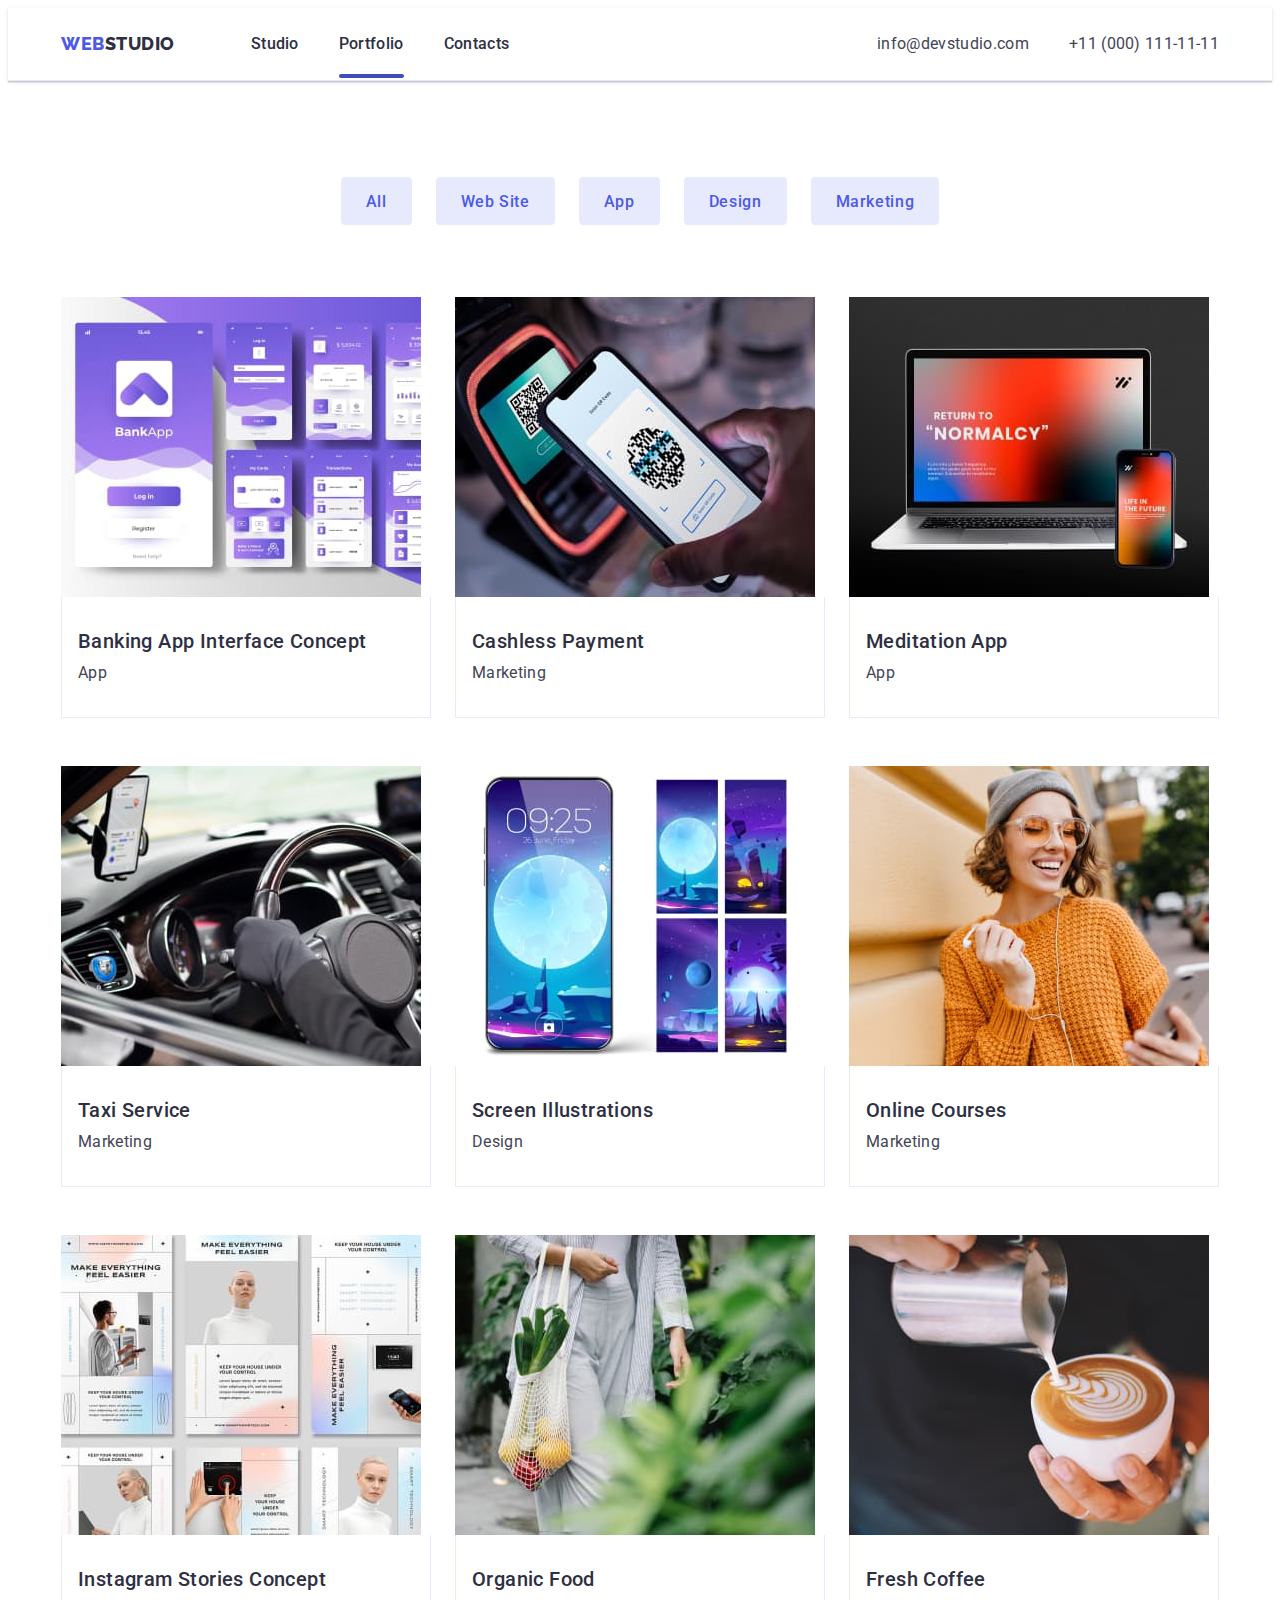
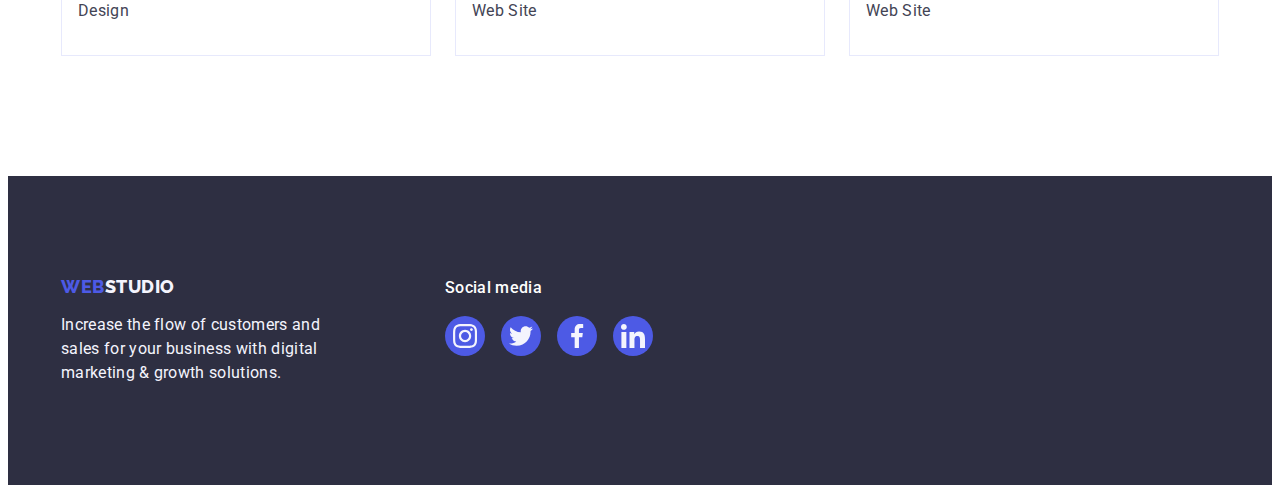
==== portfolio.html @ 44d2c386 "HW 5" ====
<!DOCTYPE html>
<html lang="en">
  <head>
    <meta charset="UTF-8" />
    <meta http-equiv="X-UA-Compatible" content="IE=edge" />
    <meta name="viewport" content="width=device-width, initial-scale=1.0" />
    <link rel="preconnect" href="https://fonts.googleapis.com" />
    <link rel="preconnect" href="https://fonts.gstatic.com" crossorigin />
    <link
      href="https://fonts.googleapis.com/css2?family=Raleway:wght@800&family=Roboto:wght@400;500;700&display=swap"
      rel="stylesheet"
    />
    <link
      rel="stylesheet"
      href="https://cdnjs.cloudflare.com/ajax/libs/modern-normalize/1.1.0/modern-normalize.min.css"
      integrity="sha512-wpPYUAdjBVSE4KJnH1VR1HeZfpl1ub8YT/NKx4PuQ5NmX2tKuGu6U/JRp5y+Y8XG2tV+wKQpNHVUX03MfMFn9Q=="
      crossorigin="anonymous"
      referrerpolicy="no-referrer"
    />
    <link rel="stylesheet" href="./css/styles.css" />
    <title>Portfolio</title>
  </head>
  <body>
    <header class="header-border">
      <!-- Navigation block -->
      <div class="header-container container">
        <nav class="header-nav">
          <a class="logo link" href="./index.html"
            >Web<span class="studio-top link">Studio</span></a
          >
          <ul class="list">
            <li>
              <a class="nav-menu-item link" href="./index.html">Studio</a>
            </li>
            <li>
              <a class="nav-menu-item link current-tab" href="./portfolio.html"
                >Portfolio</a
              >
            </li>
            <li><a class="nav-menu-item link" href="">Contacts</a></li>
          </ul>
        </nav>
        <!-- Contacts block -->
        <address class="adr">
          <ul class="adress list">
            <li>
              <a class="mail link" href="mailto:info@devstudio.com"
                >info@devstudio.com</a
              >
            </li>
            <li>
              <a class="mail link" href="tel:+110001111111"
                >+11 (000) 111-11-11</a
              >
            </li>
          </ul>
        </address>
      </div>
    </header>
    <main>
      <section class="gallery">
        <div class="container">
          <h1 class="visually-hidden">Gallery</h1>
          <ul class="list filter-list">
            <li><button type="button" class="filter-button">All</button></li>
            <li>
              <button type="button" class="filter-button">Web Site</button>
            </li>
            <li><button type="button" class="filter-button">App</button></li>
            <li><button type="button" class="filter-button">Design</button></li>
            <li>
              <button type="button" class="filter-button">Marketing</button>
            </li>
          </ul>
          <ul class="list gallery-list">
            <li class="project-card">
              <a href="" class="link card-link">
                <div class="overl-container">
                  <img
                    src="./images/bankapp.jpg"
                    alt="Screen banking application"
                    width="360"
                  />
                  <p class="overlay">
                    14 Stylish and User-Friendly App Design Concepts · Task
                    Manager App · Calorie Tracker App · Exotic Fruit Ecommerce
                    App · Cloud Storage App
                  </p>
                </div>
                <div class="card-content">
                  <h2 class="list-item-description">
                    Banking App Interface Concept
                  </h2>
                  <p class="paragraph">App</p>
                </div>
              </a>
            </li>
            <li class="project-card">
              <a href="" class="link card-link">
                <div class="overl-container">
                  <img
                    src="./images/scanqr.jpg"
                    alt="Scanning QR-code by phone"
                    width="360"
                  />
                  <p class="overlay">
                    14 Stylish and User-Friendly App Design Concepts · Task
                    Manager App · Calorie Tracker App · Exotic Fruit Ecommerce
                    App · Cloud Storage App
                  </p>
                </div>
                <div class="card-content">
                  <h2 class="list-item-description">Cashless Payment</h2>
                  <p class="paragraph">Marketing</p>
                </div>
              </a>
            </li>
            <li class="project-card">
              <a href="" class="link card-link">
                <div class="overl-container">
                  <img
                    src="./images/meditation.jpg"
                    alt="Notebook and phone with application for meditation"
                    width="360"
                  />
                  <p class="overlay">
                    14 Stylish and User-Friendly App Design Concepts · Task
                    Manager App · Calorie Tracker App · Exotic Fruit Ecommerce
                    App · Cloud Storage App
                  </p>
                </div>
                <div class="card-content">
                  <h2 class="list-item-description">Meditation App</h2>
                  <p class="paragraph">App</p>
                </div>
              </a>
            </li>
            <li class="project-card">
              <a href="" class="link card-link">
                <div class="overl-container">
                  <img
                    src="./images/taxi.jpg"
                    alt="Driving a car"
                    width="360"
                  />
                  <p class="overlay">
                    14 Stylish and User-Friendly App Design Concepts · Task
                    Manager App · Calorie Tracker App · Exotic Fruit Ecommerce
                    App · Cloud Storage App
                  </p>
                </div>
                <div class="card-content">
                  <h2 class="list-item-description">Taxi Service</h2>
                  <p class="paragraph">Marketing</p>
                </div>
              </a>
            </li>
            <li class="project-card">
              <a href="" class="link card-link">
                <div class="overl-container">
                  <img
                    src="./images/screen.jpg"
                    alt="Phone screen with moon"
                    width="360"
                  />
                  <p class="overlay">
                    14 Stylish and User-Friendly App Design Concepts · Task
                    Manager App · Calorie Tracker App · Exotic Fruit Ecommerce
                    App · Cloud Storage App
                  </p>
                </div>
                <div class="card-content">
                  <h2 class="list-item-description">Screen Illustrations</h2>
                  <p class="paragraph">Design</p>
                </div>
              </a>
            </li>
            <li class="project-card">
              <a href="" class="link card-link">
                <div class="overl-container">
                  <img
                    src="./images/onlinecourses.jpg"
                    alt="Girl in yellow sweeter with phone"
                    width="360"
                  />
                  <p class="overlay">
                    14 Stylish and User-Friendly App Design Concepts · Task
                    Manager App · Calorie Tracker App · Exotic Fruit Ecommerce
                    App · Cloud Storage App
                  </p>
                </div>
                <div class="card-content">
                  <h2 class="list-item-description">Online Courses</h2>
                  <p class="paragraph">Marketing</p>
                </div>
              </a>
            </li>
            <li class="project-card">
              <a href="" class="link card-link">
                <div class="overl-container">
                  <img
                    src="./images/stories.jpg"
                    alt="Screenshot from Instagram"
                    width="360"
                  />
                  <p class="overlay">
                    14 Stylish and User-Friendly App Design Concepts · Task
                    Manager App · Calorie Tracker App · Exotic Fruit Ecommerce
                    App · Cloud Storage App
                  </p>
                </div>
                <div class="card-content">
                  <h2 class="list-item-description">
                    Instagram Stories Concept
                  </h2>
                  <p class="paragraph">Design</p>
                </div>
              </a>
            </li>
            <li class="project-card">
              <a href="" class="link card-link">
                <div class="overl-container">
                  <img
                    src="./images/organic.jpg"
                    alt="Women with busket with vegetables"
                    width="360"
                  />
                  <p class="overlay">
                    14 Stylish and User-Friendly App Design Concepts · Task
                    Manager App · Calorie Tracker App · Exotic Fruit Ecommerce
                    App · Cloud Storage App
                  </p>
                </div>
                <div class="card-content">
                  <h2 class="list-item-description">Organic Food</h2>
                  <p class="paragraph">Web Site</p>
                </div>
              </a>
            </li>
            <li class="project-card">
              <a href="" class="link card-link">
                <div class="overl-container">
                  <img src="./images/coffee.jpg" alt="Coffee" width="360" />
                  <p class="overlay">
                    14 Stylish and User-Friendly App Design Concepts · Task
                    Manager App · Calorie Tracker App · Exotic Fruit Ecommerce
                    App · Cloud Storage App
                  </p>
                </div>
                <div class="card-content">
                  <h2 class="list-item-description">Fresh Coffee</h2>
                  <p class="paragraph">Web Site</p>
                </div>
              </a>
            </li>
          </ul>
        </div>
      </section>
    </main>
    <!-- Footer block -->
    <footer class="footer">
      <div class="footer-cont container">
        <div class="footer-one">
          <a class="footer-logo link" href="./index.html"
            >Web<span class="studio-bottom">Studio</span></a
          >
          <p class="footer-text">
            Increase the flow of customers and sales for your business with
            digital marketing & growth solutions.
          </p>
        </div>
        <div class="footer-two">
          <p class="soc-media">Social media</p>
          <ul class="soc-list list">
            <li class="soc-list-item">
              <a
                class="footer-social-link"
                href="https://www.instagram.com"
                target="blank"
                rel="noopener noreferer"
                aria-label="Instagram icon"
              >
                <svg class="footer-social-icon" width="24" height="24">
                  <use href="./images/icons.svg#instagram"></use>
                </svg>
              </a>
            </li>
            <li class="soc-list-item">
              <a
                class="footer-social-link"
                href="https://www.twitter.com"
                target="blank"
                rel="noopener noreferer"
                aria-label="Twitter icon"
              >
                <svg class="footer-social-icon" width="24" height="24">
                  <use href="./images/icons.svg#twitter"></use>
                </svg>
              </a>
            </li>
            <li class="soc-list-item">
              <a
                class="footer-social-link"
                href="https://www.facebook.com"
                target="blank"
                rel="noopener noreferer"
                aria-label="Facebook icon"
              >
                <svg class="footer-social-icon" width="24" height="24">
                  <use href="./images/icons.svg#facebook"></use>
                </svg>
              </a>
            </li>
            <li class="soc-list-item">
              <a
                class="footer-social-link"
                href="https://www.linkedin.com"
                target="blank"
                rel="noopener noreferer"
                aria-label="Linkedin icon"
              >
                <svg class="footer-social-icon" width="24" height="24">
                  <use href="./images/icons.svg#linkedin"></use>
                </svg>
              </a>
            </li>
          </ul>
        </div>
      </div>
    </footer>
  </body>
</html>
---- css/styles.css ----
/* Root block */
:root {
  --backgr-color: #ffffff;
  --link-color: #4d5ae5;
  --hover-color: #404bbf;
  --logo-color: #4d5ae5;
  --studio-color: #2e2f42;
  --text-color: #434455;
  --filter-button-color: #e7e9fc;
  --svg-card: #F4F4FD;
  --footer-link-action: #31D0AA;
  --overlay-anim: 250ms cubic-bezier(0.4, 0, 0.2, 1);
  --hovertime: 250ms;
}

h1,
h2,
h3,
h4,
h5,
h6,
p {
  margin: 0;
}

ul,
ol {
  margin: 0;
}

img {
  display: block;
  max-width: 100%;
  height: auto;
}

body {
  font-family: "Roboto", sans-serif;
  color: #434455;
  background-color: var(--backgr-color);
}

button {
  background-color: var(link-color);
  color: var(backgr-color);
  font-weight: 500;
}

button:hover {
  background-color: var(--hover-color);
transition: var(--hovertime);
}

button:focus {
  background-color: var(--hover-color);
  transition: var(--hovertime);
}

a {
  color: #2e2f42;
  text-decoration: none;
  transition: var(--hovertime);
}

/* 
========================
MAIN BLOCK
========================
 */

.container {
  width: 1158px;
  margin-left: auto;
  margin-right: auto;
  padding-left: 15px;
  padding-right: 15px;
  align-items: center;
}

.list {
  padding: 0;
  list-style: none;
  display: flex;
  gap: 40px;
}

.logo {
  display: inline-block;
  margin-right: 76px;
  font-family: "Raleway", sans-serif;
  font-weight: 800;
  font-size: 18px;
  line-height: 1.17;
  letter-spacing: 0.03em;
  text-transform: uppercase;
  color: var(--logo-color);
}

.link {
  text-decoration: none;
}

.current-tab {
  position: relative;
  color: var(--hover-color);
}

.current-tab::after {
  display: block;
  position: absolute;
  content: '';
  width: 100%;
  height: 4px;
  border-radius: 2px;
  bottom: -1px;
  background-color: var(--hover-color);
}

/* 
========================
HEADER BLOCK
========================
 */

.studio-top {
  color: var(--studio-color);
}

.studio-bottom {
  color: #f4f4fd;
}

.nav-menu-item {
  font-weight: 500;
  font-size: 16px;
  line-height: 1.5;
  letter-spacing: 0.02em;
  color: var(--studio-color);
  padding: 24px 0;
}

.nav-menu-item:hover {
  color: var(--hover-color);
}

.nav-menu-item:focus {
  color: var(--hover-color);
}

.mail {
  font-size: 16px;
  line-height: 1.5;
  letter-spacing: 0.02em;
  color: var(--text-color);
}

.mail:hover {
  color: var(--hover-color);
}

.adr {
  font-style: normal;
  gap: 40px;
  margin-left: auto;
  align-items: center;
  display: flex;
}

.adress {
  font-style: normal;
}

.header-border {
  box-shadow: 0px 2px 1px rgba(46, 47, 66, 0.08), 0px 1px 1px rgba(46, 47, 66, 0.16), 0px 1px 6px rgba(46, 47, 66, 0.08);
  border-bottom: 1px solid #e7e9fc;
}

.header-container {
  display: flex;
  align-items: center;
  height: 72px;
}

.header-nav {
  display: flex;
  align-items: center;
}

/* 
========================
HERO BLOCK
========================
 */

.hero {
  margin-left: auto;
  margin-right: auto;
  background-color: var(--studio-color);
  max-width: 1440px;
  font-weight: 700;
  text-align: center;
  letter-spacing: 0.02em;
  padding: 188px 0;
  background-image: linear-gradient(rgba(46, 47, 66, 0.7), rgba(46, 47, 66, 0.7)), url(../images/img-name.jpeg);
  background-repeat: no-repeat;
  background-size: cover;
  background-position: center;
}

.hero-title {
  font-size: 56px;
  line-height: 1.07;
  letter-spacing: 0.02em;
  color: #ffffff;
  max-width: 496px;
  margin-left: auto;
  margin-right: auto;
}

.hero-button {
  display: block;
  margin-left: auto;
  margin-right: auto;
  min-width: 169px;
  height: 56px;
  border: none;
  background-color: #4d5ae5;
  font-family: inherit;
  font-size: 16px;
  line-height: 1.5;
  letter-spacing: 0.04em;
  color: #ffffff;
  cursor: pointer;
  margin-top: 48px;
  padding: 16px 32px;
  border-radius: 4px;
  border-color: #4d5ae5;
}

/* 
========================
ABOUT BLOCK
========================
 */

.about {
  padding: 120px 0;
}

.visually-hidden {
  position: absolute;
  width: 1px;
  height: 1px;
  margin: -1px;
  border: 0;
  padding: 0;
  white-space: nowrap;
  clip-path: inset(100%);
  clip: rect(0 0 0 0);
  overflow: hidden;
}

.about-list {
  gap: 24px;
}

/* 
========================
WHAT ARE WE DOING BLOCK
========================
 */

.what-doing-item {
  width: calc((100% - 48px) / 3);
}

.list-item {
  width: calc((100%-3*24px)/4);
}

.list-item-description {
  margin-bottom: 8px;
  font-weight: 500;
  font-size: 20px;
  line-height: 1.2;
  color: var(--studio-color);
  letter-spacing: 0.02em;
}

.list-text {
  margin: 8px 0;
  font-weight: 500;
  font-size: 20px;
  line-height: 1.2;
  letter-spacing: 0.02em;
  color: var(--studio-color);
}

.paragr-one {
  font-size: 16px;
  line-height: 1.5;
  letter-spacing: 0.02em;
  color: var(--text-color);
}

.what-doing-section {
  padding-bottom: 120px;
}

.pict-about-card {
  display: flex;
  align-items: center;
  justify-content: center;
  width: 264px;
  height: 112px;
  background-color: var(--svg-card);
  border-radius: 4px;
  margin-bottom: 8px;
}

.what-doing-list {
  gap: 24px;
}

.chapter {
  line-height: 1.11;
  margin-bottom: 72px;
  font-size: 36px;
  text-align: center;
  letter-spacing: 0.02em;
  text-transform: capitalize;
  color: var(--studio-color);
}

/* 
========================
TEAM BLOCK
========================
 */

.team {
  background-color: #f4f4fd;
  padding-top: 120px;
  padding-bottom: 120px;
}

.team-list {
  gap: 24px;
}

.team-list-item {
  width: calc((100%-72px)/4);
  background-color: #FFFFFF;
  border-radius: 0 0 4px 4px;
  box-shadow: 0px 1px 6px rgba(46, 47, 66, 0.08), 0px 1px 1px rgba(46, 47, 66, 0.16), 0px 2px 1px rgba(46, 47, 66, 0.08);
}

.empl-name {
  margin-bottom: 8px;
  color: var(--studio-color);
  font-style: normal;
  font-weight: 500;
  font-size: 20px;
  text-align: center;
  letter-spacing: 0.02em;
  line-height: 1.2;
}

.empl-position {
  font-size: 16px;
  line-height: 1.5;
  letter-spacing: 0.02em;
  color: var(--text-color);
  margin-bottom: 8px;
}

.empl-descr {
  padding: 32px 0;
  text-align: center;
}

.social {
  display: flex;
  align-items: center;
  justify-content: center;
  gap: 24px;
}

.social-link {
  display: flex;
  justify-content: center;
  align-items: center;
  width: 40px;
  height: 40px;
  background-color: var(--link-color);
  border-color: var(--link-color);
  border-radius: 50%;
}

.social-link:hover {
  background-color: var(--hover-color);
}

.social-link:focus {
  background-color: var(--hover-color);
}

.social-icon {
  fill: #f4f4fd;
}

/* 
========================
CLIENTS BLOCK
========================
 */

.customers {
  padding: 120px 0;
}

.cust-title {
  line-height: 1.1;
}

.clients-list {
  display: flex;
  gap: 24px;
}

.clients-item {
  width: calc((100% - 120px) / 6);
}

.client-link {
  display: flex;
  align-items: center;
  justify-content: center;
  gap: 24px;
  color: #8E8F99;
  width: 168px;
  height: 88px;
  border: 1px solid #8E8F99;
  border-radius: 4px;
}

.client-link:hover,
.client-link:focus {
  color: var(--hover-color);
  border-color: var(--hover-color);
}

.customer-icon {
  fill: currentColor;
  width: 104px;
  height: 56px;
}

.customer-icon:hover,
.customer-icon:focus {
  fill: var(--hover-color);
}

/* 
========================
PORTFOLIO BLOCK
========================
 */

.gallery {
  padding: 96px 0 120px;
}

.gallery-list {
  display: flex;
  justify-content: center;
  flex-wrap: wrap;
  column-gap: 24px;
  row-gap: 48px;
}

.project-card {
  width: calc((100% - 48px) / 3);
  padding-top: 0;
}

.project-card:hover,
.project-card:focus {
  box-shadow: 0px 1px 6px rgba(46, 47, 66, 0.08), 0px 1px 1px rgba(46, 47, 66, 0.16), 0px 2px 1px rgba(46, 47, 66, 0.08);
}

.project-card:hover .overlay {
  transform: translate(0, 0);
}

.project-card:focus .overlay {
transform: translate(0, 0);
}

.card-link {
  display: block;
}

.card-link:hover,
.card-link:focus {
  box-shadow: 0px 1px 6px rgba(46, 47, 66, 0.08), 0px 1px 1px rgba(46, 47, 66, 0.16), 0px 2px 1px rgba(46, 47, 66, 0.08);
}

.card-content {
  padding: 32px 16px;
  border: 1px solid #e7e9fc;
  border-top: none;
}

.filter-list {
  display: flex;
  margin-left: auto;
  margin-right: auto;
  margin-bottom: 72px;
  gap: 24px;
  justify-content: center;
}

.filter-button {
  display: block;
  max-height: 48px;
  font-family: "Roboto", sans-serif;
  font-weight: 500;
  font-size: 16px;
  line-height: 1.5;
  letter-spacing: 0.04em;
  color: var(--link-color);
  background-color: var(--filter-button-color);
  cursor: pointer;
  border: 1px solid var(--filter-button-color);
  padding: 12px 24px;
  border-radius: 4px;
  transition: color var(--overlay-anim), background-color var(--overlay-anim), border var(--overlay-anim), box-shadow var(--overlay-anim);
}

.filter-button:hover,
.filter-button:focus {
  color: var(--backgr-color);
  background-color: var(--hover-color);
  border: 1px solid transparent;
  box-shadow: 0px 3px 1px rgba(0, 0, 0, 0.1), 0px 2px 1px rgba(0, 0, 0, 0.08), 0px 2px 2px rgba(0, 0, 0, 0.12);
}

.overl-container {
  position: relative;
  overflow: hidden;
}

.overlay {
  position: absolute;
  font-style: normal;
  font-weight: 400;
  font-size: 16px;
  line-height: 24px;
  letter-spacing: 0.02em;
  color: var(--svg-card);
  background-color: var(--link-color);
  padding-top: 40px;
  padding-left: 32px;
  padding-right: 32px;
  top: 0;
  left: 0;
  height: 100%;
  overflow: auto;
  transform: translate(0, 100%);
  transition: transform var(--overlay-anim);      
}

.paragraph {
  font-size: 16px;
  line-height: 1.5;
  letter-spacing: 0.02em;
  color: var(--text-color);
}


/* 
========================
FOOTER BLOCK
========================
 */

.footer {
  background-color: var(--studio-color);
  padding: 100px 0;
}

.footer-cont {
  display: flex;
  align-items: baseline;
}

.footer-text {
  width: 264px;
  color: #F4F4FD;
  font-style: normal;
  font-weight: 400;
  font-size: 16px;
  line-height: 1.5;
  letter-spacing: 0.02em;
}

.footer-logo {
  display: inline-block;
  font-family: "Raleway", sans-serif;
  font-weight: 800;
  font-size: 18px;
  line-height: 1.17;
  letter-spacing: 0.03em;
  text-transform: uppercase;
  color: var(--logo-color);
  margin-bottom: 16px;
}

.footer-one {
  max-width: 264px;
  margin-right: 120px;
}

.footer-two {
  display: block;
  padding: 0;
}

.soc-list {
  align-items: center;
  gap: 16px;
}

.soc-media {
  font-weight: 500;
  line-height: 1.5;

  letter-spacing: 0.02em;

  color: var(--backgr-color);
  margin-bottom: 16px;
}

.footer-social-link {
  display: flex;
  justify-content: center;
  align-items: center;
  width: 40px;
  height: 40px;
  background-color: var(--link-color);
  border-color: var(--link-color);
  border-radius: 50%;
}

.footer-social-link:hover {
  background-color: var(--footer-link-action);
}

.footer-social-link:focus {
  background-color: var(--footer-link-action);
}

.footer-social-icon {
  fill: #f4f4fd;
}


/* ======================================================================================================================================================================== */





.backdrop {
  position: fixed;
  top: 0;
  left: 0;
  z-index: 100;
  width: 100%;
  height: 100%;
  background-color: rgba(46, 47, 66, 0.4);
  transition: opacity var(--overlay-anim), visibility var(--overlay-anim);
}
.backdrop.is-hidden {
  opacity: 0;
  visibility: hidden;
  pointer-events: none;
}


.modal {
  position: absolute;
      width: 408px;
      min-height: 576px;
      top: 50%;
      left: 50%;
      transform: translate(-50%, -50%);
      background: #FCFCFC;
      box-shadow: 0px 1px 1px rgba(0, 0, 0, 0.14), 0px 1px 3px rgba(0, 0, 0, 0.12), 0px 2px 1px rgba(0, 0, 0, 0.2);
      border-radius: 4px;
}

.btnmodal {
  display: flex;
  position: absolute;
  top: 24px;
  right: 24px;
  justify-content: center;
  align-items: center;
  background-color: #E7E9FC;
  border: 1px solid rgba(0, 0, 0, 0.1);
  width: 24px;
  height: 24px;
  border-radius: 50%;
  padding: 0;
  transition: background-color var(--overlay-anim);
  
}
.modal-close {
  transition: fill var(--overlay-anim);
}
.btnmodal:hover, 
.btnmodal:focus {
  background-color: var(--hover-color);
  fill: var(--backgr-color);
}
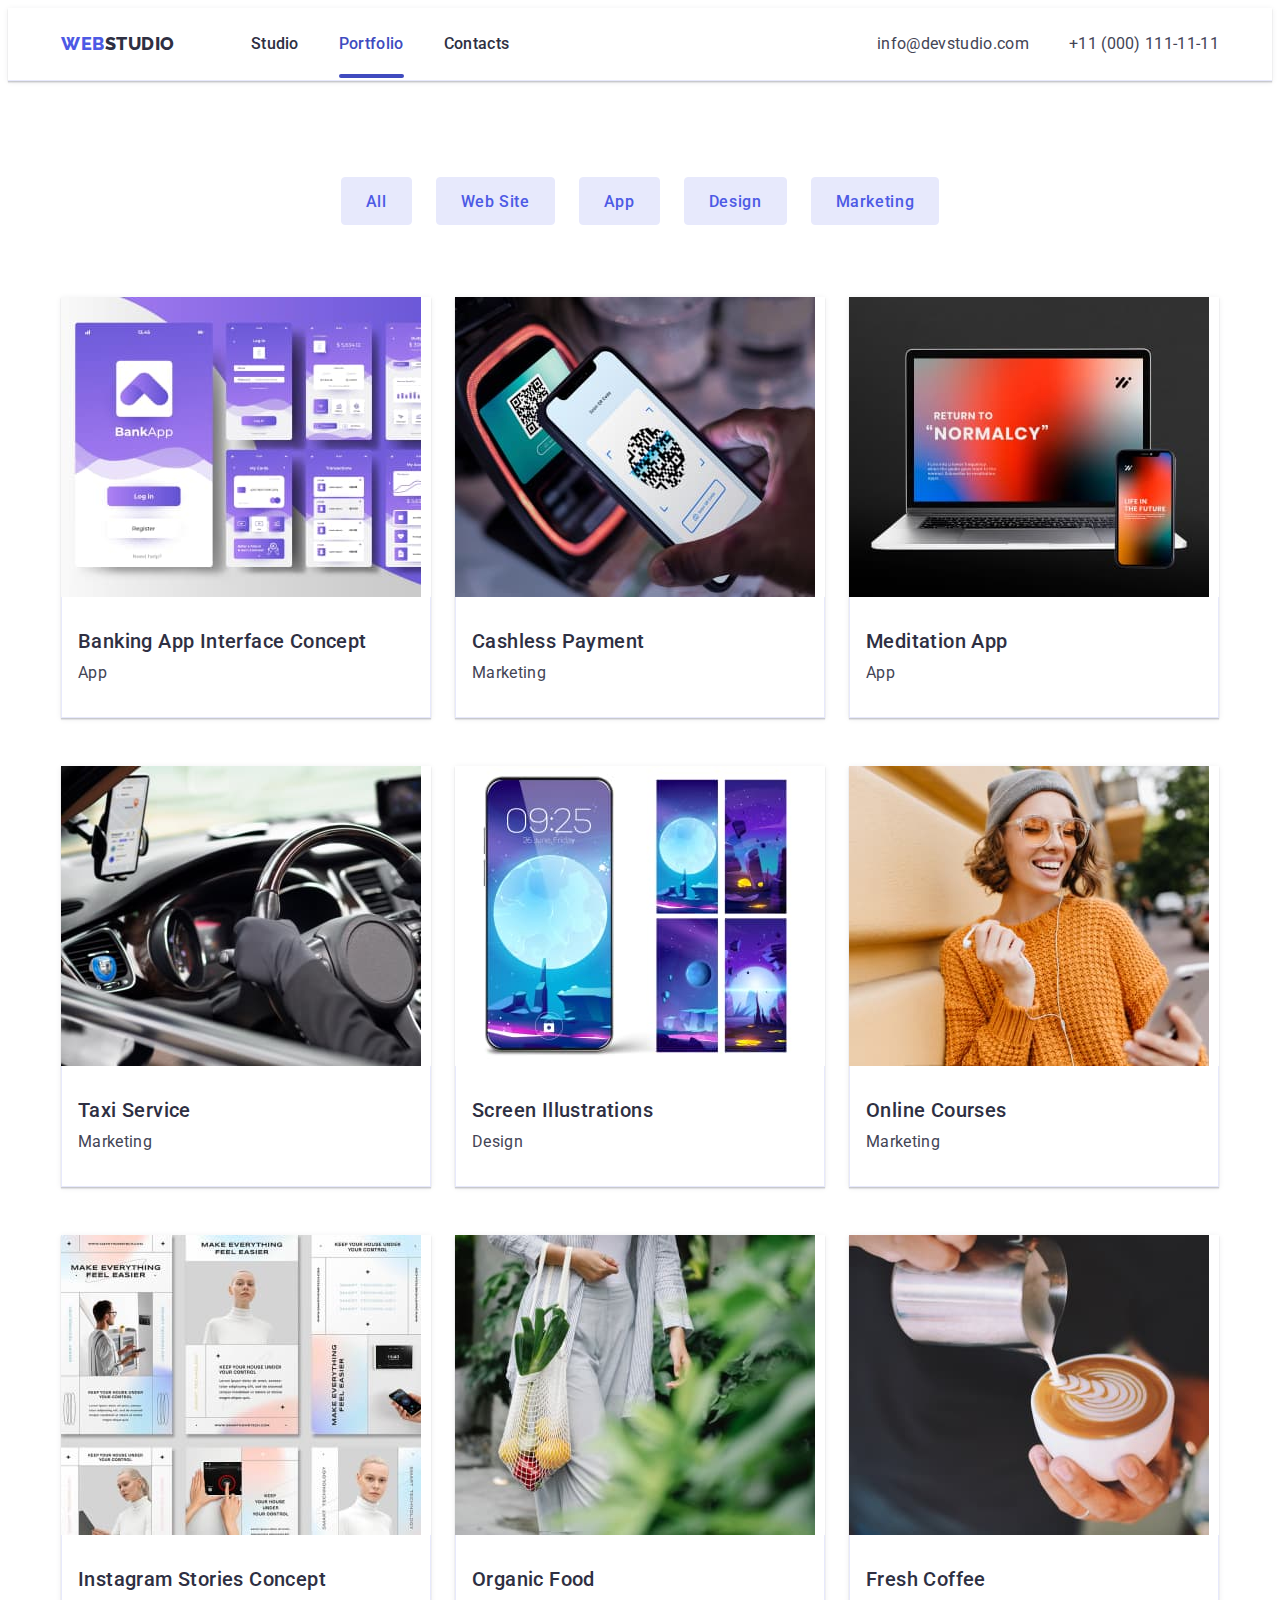
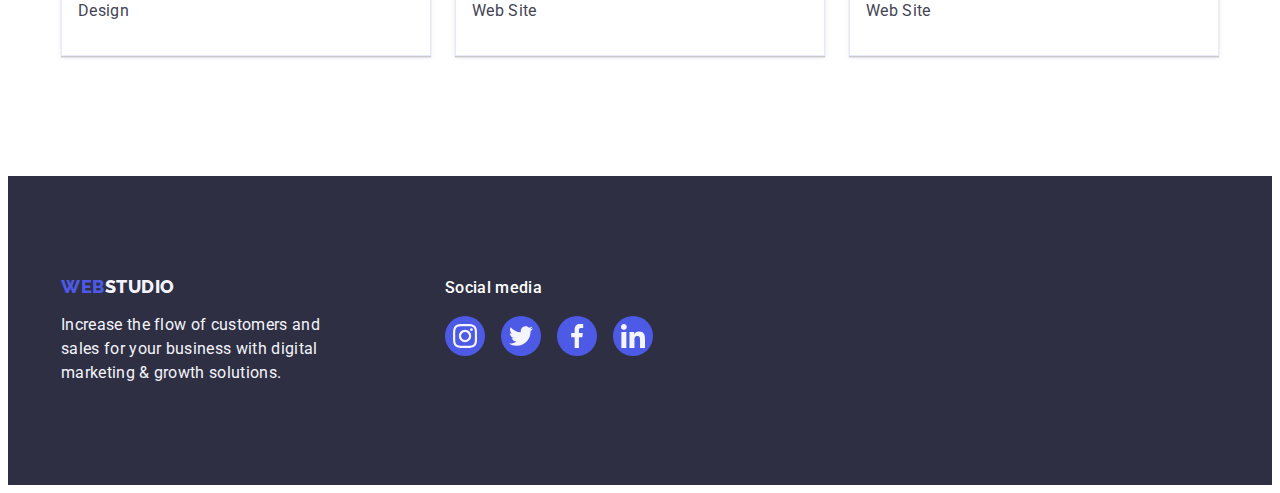
==== commit 1e7b75f6: "HW 5" ====
--- a/portfolio.html
+++ b/portfolio.html
@@ -30,12 +30,14 @@
           >
           <ul class="list">
             <li>
-              <a class="nav-menu-item link" href="./index.html">Studio</a>
+              <a class="nav-menu-item link" href="./index.html"
+                >Studio</a
+              >
             </li>
             <li>
-              <a class="nav-menu-item link current-tab" href="./portfolio.html"
-                >Portfolio</a
-              >
+              <a class="current-tab nav-menu-item link" href="./portfolio.html">
+                Portfolio
+              </a>
             </li>
             <li><a class="nav-menu-item link" href="">Contacts</a></li>
           </ul>
@@ -62,13 +64,19 @@
         <div class="container">
           <h1 class="visually-hidden">Gallery</h1>
           <ul class="list filter-list">
-            <li><button type="button" class="filter-button">All</button></li>
-            <li>
+            <li class="filter-list-item">
+              <button type="button" class="filter-button">All</button>
+            </li>
+            <li class="filter-list-item">
               <button type="button" class="filter-button">Web Site</button>
             </li>
-            <li><button type="button" class="filter-button">App</button></li>
-            <li><button type="button" class="filter-button">Design</button></li>
-            <li>
+            <li class="filter-list-item"> 
+              <button type="button" class="filter-button">App</button>
+            </li>
+            <li class="filter-list-item">
+              <button type="button" class="filter-button">Design</button>
+            </li>
+            <li class="filter-list-item">
               <button type="button" class="filter-button">Marketing</button>
             </li>
           </ul>
--- a/css/styles.css
+++ b/css/styles.css
@@ -41,25 +41,23 @@
 }
 
 button {
-  background-color: var(link-color);
-  color: var(backgr-color);
-  font-weight: 500;
+cursor: pointer;
 }
 
 button:hover {
   background-color: var(--hover-color);
-transition: var(--hovertime);
+  transition: color 250ms cubic-bezier(0.4, 0, 0.2, 1);
 }
 
 button:focus {
   background-color: var(--hover-color);
-  transition: var(--hovertime);
+  transition: color 250ms cubic-bezier(0.4, 0, 0.2, 1);
 }
 
 a {
   color: #2e2f42;
   text-decoration: none;
-  transition: var(--hovertime);
+  /* transition: var(--hovertime); */
 }
 
 /* 
@@ -100,9 +98,41 @@
   text-decoration: none;
 }
 
+/* 
+========================
+HEADER BLOCK
+========================
+ */
+
+.studio-top {
+  color: var(--studio-color);
+}
+
+.studio-bottom {
+  color: #f4f4fd;
+}
+
+.nav-menu-item {
+  font-weight: 500;
+  font-size: 16px;
+  line-height: 1.5;
+  letter-spacing: 0.02em;
+  color: var(--studio-color);
+  padding: 24px 0;
+  transition: color 250ms cubic-bezier(0.4, 0, 0.2, 1);
+}
+
+.nav-menu-item:hover {
+  color: var(--hover-color);
+}
+
+.nav-menu-item:focus {
+  color: var(--hover-color);
+}
+
 .current-tab {
   position: relative;
-  color: var(--hover-color);
+  color: #404bbf;
 }
 
 .current-tab::after {
@@ -113,38 +143,7 @@
   height: 4px;
   border-radius: 2px;
   bottom: -1px;
-  background-color: var(--hover-color);
-}
-
-/* 
-========================
-HEADER BLOCK
-========================
- */
-
-.studio-top {
-  color: var(--studio-color);
-}
-
-.studio-bottom {
-  color: #f4f4fd;
-}
-
-.nav-menu-item {
-  font-weight: 500;
-  font-size: 16px;
-  line-height: 1.5;
-  letter-spacing: 0.02em;
-  color: var(--studio-color);
-  padding: 24px 0;
-}
-
-.nav-menu-item:hover {
-  color: var(--hover-color);
-}
-
-.nav-menu-item:focus {
-  color: var(--hover-color);
+  background-color: #404bbf;
 }
 
 .mail {
@@ -152,6 +151,7 @@
   line-height: 1.5;
   letter-spacing: 0.02em;
   color: var(--text-color);
+  transition: color 250ms cubic-bezier(0.4, 0, 0.2, 1);
 }
 
 .mail:hover {
@@ -224,6 +224,8 @@
   min-width: 169px;
   height: 56px;
   border: none;
+  border-color: #4d5ae5;
+  box-shadow: 0px 4px 4px rgba(0, 0, 0, 0.15);
   background-color: #4d5ae5;
   font-family: inherit;
   font-size: 16px;
@@ -234,7 +236,12 @@
   margin-top: 48px;
   padding: 16px 32px;
   border-radius: 4px;
-  border-color: #4d5ae5;
+  transition: color 250ms cubic-bezier(0.4, 0, 0.2, 1);
+}
+
+.hero-button:hover,
+.hero-button:focus {
+  background-color: #404BBF;
 }
 
 /* 
@@ -385,6 +392,10 @@
   justify-content: center;
   gap: 24px;
 }
+/* 
+.social-list-item {
+ 
+} */
 
 .social-link {
   display: flex;
@@ -395,6 +406,7 @@
   background-color: var(--link-color);
   border-color: var(--link-color);
   border-radius: 50%;
+  transition: color 250ms cubic-bezier(0.4, 0, 0.2, 1);
 }
 
 .social-link:hover {
@@ -442,6 +454,7 @@
   height: 88px;
   border: 1px solid #8E8F99;
   border-radius: 4px;
+  transition: border-color 250ms cubic-bezier(0.4, 0, 0.2, 1), color 250ms cubic-bezier(0.4, 0, 0.2, 1);
 }
 
 .client-link:hover,
@@ -489,21 +502,26 @@
   box-shadow: 0px 1px 6px rgba(46, 47, 66, 0.08), 0px 1px 1px rgba(46, 47, 66, 0.16), 0px 2px 1px rgba(46, 47, 66, 0.08);
 }
 
-.project-card:hover .overlay {
-  transform: translate(0, 0);
-}
-
-.project-card:focus .overlay {
-transform: translate(0, 0);
-}
-
 .card-link {
   display: block;
-}
-
-.card-link:hover,
+  box-shadow: 0px 1px 6px rgba(46, 47, 66, 0.08), 0px 1px 1px rgba(46, 47, 66, 0.16), 0px 2px 1px rgba(46, 47, 66, 0.08);
+  transition: box-shadow 250ms cubic-bezier(0.4, 0, 0.2, 1);
+}
+
+.card-link:hover {
+  box-shadow: 0px 1px 6px rgba(46, 47, 66, 0.08), 0px 1px 1px rgba(46, 47, 66, 0.16), 0px 2px 1px rgba(46, 47, 66, 0.08);
+}
+
 .card-link:focus {
   box-shadow: 0px 1px 6px rgba(46, 47, 66, 0.08), 0px 1px 1px rgba(46, 47, 66, 0.16), 0px 2px 1px rgba(46, 47, 66, 0.08);
+}
+
+.card-link:hover .overlay {
+  transform: translate(0, 0);
+}
+
+.card-link:focus .overlay {
+  transform: translate(0, 0);
 }
 
 .card-content {
@@ -520,6 +538,9 @@
   gap: 24px;
   justify-content: center;
 }
+/* 
+.filter-list-item {
+} */
 
 .filter-button {
   display: block;
@@ -535,7 +556,12 @@
   border: 1px solid var(--filter-button-color);
   padding: 12px 24px;
   border-radius: 4px;
-  transition: color var(--overlay-anim), background-color var(--overlay-anim), border var(--overlay-anim), box-shadow var(--overlay-anim);
+
+  transition: color 250ms cubic-bezier(0.4, 0, 0.2, 1),
+  background-color 250ms cubic-bezier(0.4, 0, 0.2, 1),
+  border-color 250ms cubic-bezier(0.4, 0, 0.2, 1),
+  box-shadow 250ms cubic-bezier(0.4, 0, 0.2, 1);
+
 }
 
 .filter-button:hover,
@@ -560,15 +586,13 @@
   letter-spacing: 0.02em;
   color: var(--svg-card);
   background-color: var(--link-color);
-  padding-top: 40px;
-  padding-left: 32px;
-  padding-right: 32px;
+  padding: 40px 32px;
   top: 0;
   left: 0;
   height: 100%;
   overflow: auto;
   transform: translate(0, 100%);
-  transition: transform var(--overlay-anim);      
+  transition: transform var(--overlay-anim);
 }
 
 .paragraph {
@@ -651,6 +675,7 @@
   background-color: var(--link-color);
   border-color: var(--link-color);
   border-radius: 50%;
+  transition: background-color 250ms cubic-bezier(0.4, 0, 0.2, 1);
 }
 
 .footer-social-link:hover {
@@ -665,12 +690,11 @@
   fill: #f4f4fd;
 }
 
-
-/* ======================================================================================================================================================================== */
-
-
-
-
+/* 
+========================
+MODAL BLOCK
+========================
+ */
 
 .backdrop {
   position: fixed;
@@ -682,23 +706,24 @@
   background-color: rgba(46, 47, 66, 0.4);
   transition: opacity var(--overlay-anim), visibility var(--overlay-anim);
 }
+
 .backdrop.is-hidden {
   opacity: 0;
   visibility: hidden;
   pointer-events: none;
 }
 
-
 .modal {
   position: absolute;
-      width: 408px;
-      min-height: 576px;
-      top: 50%;
-      left: 50%;
-      transform: translate(-50%, -50%);
-      background: #FCFCFC;
-      box-shadow: 0px 1px 1px rgba(0, 0, 0, 0.14), 0px 1px 3px rgba(0, 0, 0, 0.12), 0px 2px 1px rgba(0, 0, 0, 0.2);
-      border-radius: 4px;
+  width: 408px;
+  min-height: 576px;
+  top: 50%;
+  left: 50%;
+  transform: translate(-50%, -50%);
+  background: #FCFCFC;
+  box-shadow: 0px 1px 1px rgba(0, 0, 0, 0.14), 0px 1px 3px rgba(0, 0, 0, 0.12), 0px 2px 1px rgba(0, 0, 0, 0.2);
+  border-radius: 4px;
+  transition: transform 250ms cubic-bezier(0.4, 0, 0.2, 1);
 }
 
 .btnmodal {
@@ -713,15 +738,19 @@
   width: 24px;
   height: 24px;
   border-radius: 50%;
+  cursor: pointer;
   padding: 0;
-  transition: background-color var(--overlay-anim);
-  
-}
+  transition: background-color 250ms cubic-bezier(0.4, 0, 0.2, 1), border 250ms cubic-bezier(0.4, 0, 0.2, 1);
+
+}
+
 .modal-close {
   transition: fill var(--overlay-anim);
 }
-.btnmodal:hover, 
+
+.btnmodal:hover,
 .btnmodal:focus {
   background-color: var(--hover-color);
   fill: var(--backgr-color);
-}
+  border: none;
+}